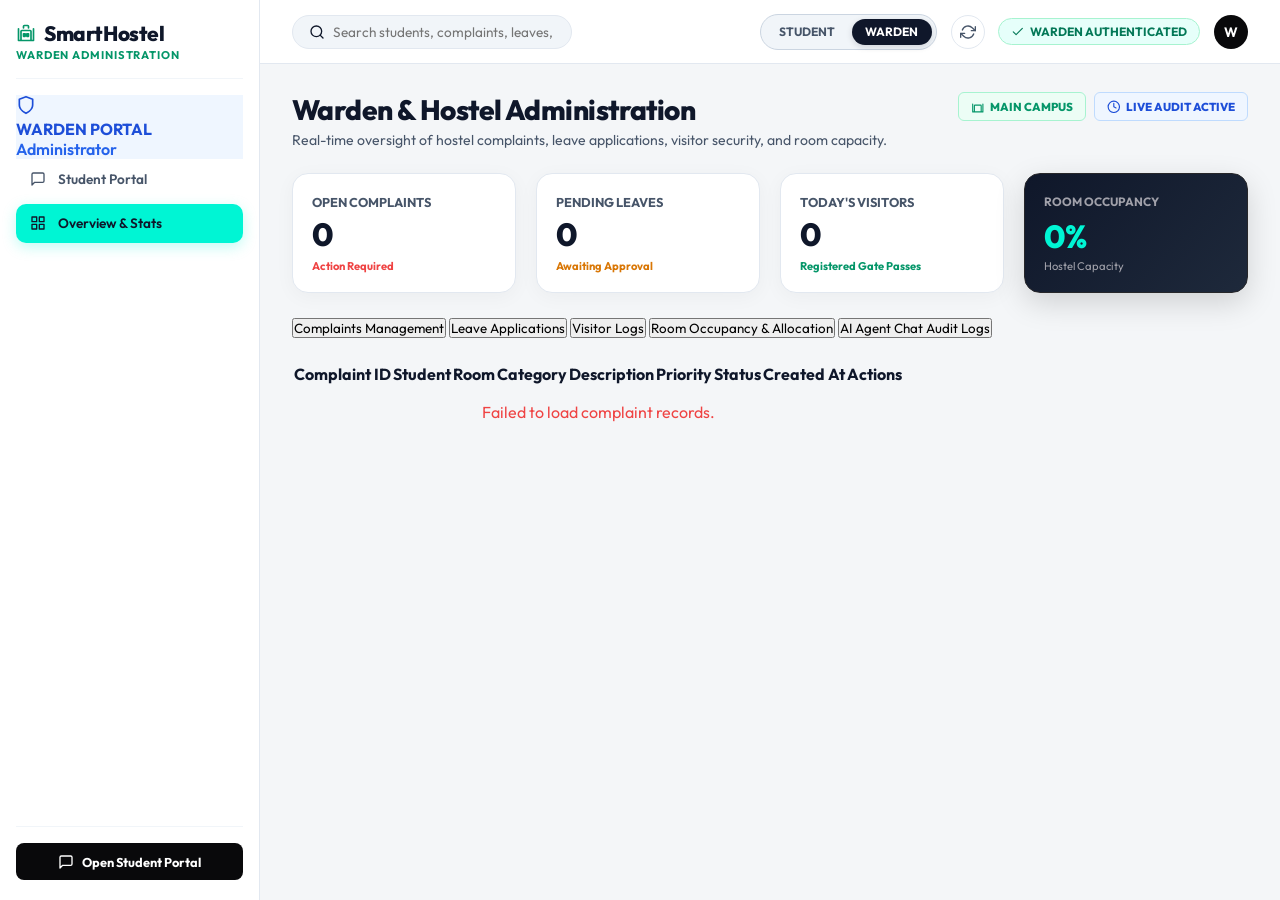
==== templates/dashboard.html @ 69035304 "added final adjustments" ====
<!DOCTYPE html>
<html lang="en">
<head>
    <meta charset="UTF-8">
    <meta name="viewport" content="width=device-width, initial-scale=1.0">
    <title>Smart Hostel Management System - Warden Portal</title>
    <link rel="stylesheet" href="/static/css/style.css">
    <link rel="stylesheet" href="/static/css/dashboard.css">
</head>
<body>

    <div class="hsm-wrapper">
        <!-- Sidebar Navigation -->
        <aside class="hsm-sidebar">
            <div class="sidebar-brand">
                <div class="brand-title">
                    <span style="color: var(--mint-dark); display: inline-flex;">
                        <svg class="svg-icon icon-lg" viewBox="0 0 24 24"><path d="M3 21h18M3 7v14M21 7v14M6 21V10a1 1 0 0 1 1-1h10a1 1 0 0 1 1 1v11M9 13h2v3H9zM13 13h2v3h-2zM9 6V4a1 1 0 0 1 1-1h4a1 1 0 0 1 1 1v2"/></svg>
                    </span>
                    <span>SmartHostel</span>
                </div>
                <div class="brand-sub">Warden Administration</div>
            </div>

            <div class="vault-status-box" style="background:#eff6ff; border-color:#bfdbfe;">
                <div class="vault-icon" style="color:#1d4ed8; display: inline-flex;">
                    <svg class="svg-icon icon-lg" viewBox="0 0 24 24"><path d="M12 22s8-4 8-10V5l-8-3-8 3v7c0 6 8 10 8 10z"/></svg>
                </div>
                <div class="vault-info">
                    <h4 style="color:#1d4ed8;">WARDEN PORTAL</h4>
                    <p style="color:#2563eb; font-weight:600;">Administrator</p>
                </div>
            </div>

            <nav class="sidebar-nav">
                <a href="/" class="nav-link" data-tooltip="Switch to Student Chat View">
                    <svg class="svg-icon" viewBox="0 0 24 24"><path d="M21 15a2 2 0 0 1-2 2H7l-4 4V5a2 2 0 0 1 2-2h14a2 2 0 0 1 2 2z"/></svg>
                    <span>Student Portal</span>
                </a>
                <a href="/dashboard" class="nav-link active" data-tooltip="Warden Overview & Analytics">
                    <svg class="svg-icon" viewBox="0 0 24 24"><rect x="3" y="3" width="7" height="7"/><rect x="14" y="3" width="7" height="7"/><rect x="14" y="14" width="7" height="7"/><rect x="3" y="14" width="7" height="7"/></svg>
                    <span>Overview & Stats</span>
                </a>
            </nav>

            <div class="sidebar-footer">
                <a href="/" class="btn-dark-action" style="text-decoration:none;" data-tooltip="Open Student Interface">
                    <svg class="svg-icon" viewBox="0 0 24 24"><path d="M21 15a2 2 0 0 1-2 2H7l-4 4V5a2 2 0 0 1 2-2h14a2 2 0 0 1 2 2z"/></svg>
                    <span>Open Student Portal</span>
                </a>
            </div>
        </aside>

        <!-- Main Content Area -->
        <main class="hsm-main">
            <!-- Top Navigation Bar -->
            <header class="hsm-topbar">
                <div class="search-pill">
                    <svg class="svg-icon" viewBox="0 0 24 24"><circle cx="11" cy="11" r="8"/><line x1="21" y1="21" x2="16.65" y2="16.65"/></svg>
                    <input type="text" placeholder="Search students, complaints, leaves, visitors...">
                </div>

                <div class="topbar-actions">
                    <div class="role-switcher-pill">
                        <a href="/" class="role-option" style="text-decoration:none;">STUDENT</a>
                        <button class="role-option active">WARDEN</button>
                    </div>

                    <button class="icon-btn" id="refreshBtn" data-tooltip="Refresh Dashboard Metrics">
                        <svg class="svg-icon" viewBox="0 0 24 24"><polyline points="23 4 23 10 17 10"/><polyline points="1 20 1 14 7 14"/><path d="M3.51 9a9 9 0 0 1 14.85-3.36L23 10M1 14l4.64 4.36A9 9 0 0 0 20.49 15"/></svg>
                    </button>
                    
                    <div class="badge-verified" data-tooltip="Administrator Authenticated">
                        <svg class="svg-icon icon-sm" viewBox="0 0 24 24"><polyline points="20 6 9 17 4 12"/></svg>
                        <span>WARDEN AUTHENTICATED</span>
                    </div>
                    <div class="user-avatar-circle">W</div>
                </div>
            </header>

            <div class="hsm-body">
                
                <!-- Title Row -->
                <div class="dashboard-title-row">
                    <div class="title-group">
                        <h1>Warden & Hostel Administration</h1>
                        <p>Real-time oversight of hostel complaints, leave applications, visitor security, and room capacity.</p>
                    </div>

                    <div class="security-tags">
                        <span class="sec-tag" style="background:#ecfdf5; border-color:#a7f3d0; color:#059669; font-weight:800;">
                            <svg class="svg-icon icon-sm" viewBox="0 0 24 24"><path d="M3 21h18M3 7v14M21 7v14M6 21V10a1 1 0 0 1 1-1h10a1 1 0 0 1 1 1v11"/></svg>
                            MAIN CAMPUS
                        </span>
                        <span class="sec-tag" style="background:#eff6ff; border-color:#bfdbfe; color:#1d4ed8; font-weight:800;">
                            <svg class="svg-icon icon-sm" viewBox="0 0 24 24"><circle cx="12" cy="12" r="10"/><polyline points="12 6 12 12 16 14"/></svg>
                            LIVE AUDIT ACTIVE
                        </span>
                    </div>
                </div>

                <!-- KPI Metric Cards Grid -->
                <div class="top-hero-grid" style="grid-template-columns: repeat(4, 1fr);">
                    <div class="hero-stats-card" style="padding: 1.2rem;">
                        <div style="font-size:0.8rem; font-weight:700; color:var(--text-secondary);">OPEN COMPLAINTS</div>
                        <h2 id="statComplaints" style="font-size:2rem; font-weight:800; color:#0f172a; margin-top:0.3rem;">0</h2>
                        <span style="font-size:0.7rem; color:#ef4444; font-weight:700; margin-top:0.3rem;">Action Required</span>
                    </div>

                    <div class="hero-stats-card" style="padding: 1.2rem;">
                        <div style="font-size:0.8rem; font-weight:700; color:var(--text-secondary);">PENDING LEAVES</div>
                        <h2 id="statLeaves" style="font-size:2rem; font-weight:800; color:#0f172a; margin-top:0.3rem;">0</h2>
                        <span style="font-size:0.7rem; color:#d97706; font-weight:700; margin-top:0.3rem;">Awaiting Approval</span>
                    </div>

                    <div class="hero-stats-card" style="padding: 1.2rem;">
                        <div style="font-size:0.8rem; font-weight:700; color:var(--text-secondary);">TODAY'S VISITORS</div>
                        <h2 id="statVisitors" style="font-size:2rem; font-weight:800; color:#0f172a; margin-top:0.3rem;">0</h2>
                        <span style="font-size:0.7rem; color:var(--mint-dark); font-weight:700; margin-top:0.3rem;">Registered Gate Passes</span>
                    </div>

                    <div class="hero-key-card" style="padding: 1.2rem; background: linear-gradient(135deg, #0f172a 0%, #1e293b 100%);">
                        <div style="font-size:0.75rem; color:#a1a1aa; font-weight:700;">ROOM OCCUPANCY</div>
                        <h2 id="statOccupancy" style="font-size:2rem; font-weight:800; color:var(--mint-accent); margin-top:0.3rem;">0%</h2>
                        <span style="font-size:0.7rem; color:#a1a1aa;">Hostel Capacity</span>
                    </div>
                </div>

                <!-- Section Tabs -->
                <div class="tabs-header">
                    <button class="tab-btn active" data-tab="complaints">Complaints Management</button>
                    <button class="tab-btn" data-tab="leaves">Leave Applications</button>
                    <button class="tab-btn" data-tab="visitors">Visitor Logs</button>
                    <button class="tab-btn" data-tab="rooms">Room Occupancy & Allocation</button>
                    <button class="tab-btn" data-tab="logs">AI Agent Chat Audit Logs</button>
                </div>

                <!-- Tab 1: Complaints Table -->
                <div id="tab-complaints" class="tab-content">
                    <div class="table-container">
                        <table class="data-table">
                            <thead>
                                <tr>
                                    <th>Complaint ID</th>
                                    <th>Student</th>
                                    <th>Room</th>
                                    <th>Category</th>
                                    <th>Description</th>
                                    <th>Priority</th>
                                    <th>Status</th>
                                    <th>Created At</th>
                                    <th>Actions</th>
                                </tr>
                            </thead>
                            <tbody id="complaintsTableBody">
                                <!-- Skeleton placeholders -->
                                <tr><td colspan="9"><div class="skeleton-row skeleton"></div></td></tr>
                                <tr><td colspan="9"><div class="skeleton-row skeleton"></div></td></tr>
                            </tbody>
                        </table>
                    </div>
                </div>

                <!-- Tab 2: Leaves Table -->
                <div id="tab-leaves" class="tab-content" style="display: none;">
                    <div class="table-container">
                        <table class="data-table">
                            <thead>
                                <tr>
                                    <th>Leave ID</th>
                                    <th>Student</th>
                                    <th>Room</th>
                                    <th>Leave Type</th>
                                    <th>Start Date</th>
                                    <th>End Date</th>
                                    <th>Reason</th>
                                    <th>Status</th>
                                    <th>Actions</th>
                                </tr>
                            </thead>
                            <tbody id="leavesTableBody">
                                <tr><td colspan="9"><div class="skeleton-row skeleton"></div></td></tr>
                            </tbody>
                        </table>
                    </div>
                </div>

                <!-- Tab 3: Visitors Table -->
                <div id="tab-visitors" class="tab-content" style="display: none;">
                    <div class="table-container">
                        <table class="data-table">
                            <thead>
                                <tr>
                                    <th>ID</th>
                                    <th>Visitor Name</th>
                                    <th>Contact</th>
                                    <th>Host Student</th>
                                    <th>Room</th>
                                    <th>Visit Date</th>
                                    <th>Visit Time</th>
                                    <th>Purpose</th>
                                    <th>Status</th>
                                </tr>
                            </thead>
                            <tbody id="visitorsTableBody">
                                <tr><td colspan="9"><div class="skeleton-row skeleton"></div></td></tr>
                            </tbody>
                        </table>
                    </div>
                </div>

                <!-- Tab 4: Rooms Table -->
                <div id="tab-rooms" class="tab-content" style="display: none;">
                    <div class="table-container">
                        <table class="data-table">
                            <thead>
                                <tr>
                                    <th>Room No</th>
                                    <th>Block</th>
                                    <th>Floor</th>
                                    <th>Capacity</th>
                                    <th>Occupied</th>
                                    <th>Status</th>
                                    <th>Amenities</th>
                                </tr>
                            </thead>
                            <tbody id="roomsTableBody">
                                <tr><td colspan="7"><div class="skeleton-row skeleton"></div></td></tr>
                            </tbody>
                        </table>
                    </div>
                </div>

                <!-- Tab 5: AI Agent Audit Logs Table -->
                <div id="tab-logs" class="tab-content" style="display: none;">
                    <div class="table-container">
                        <table class="data-table">
                            <thead>
                                <tr>
                                    <th>Log ID</th>
                                    <th>Student ID</th>
                                    <th>User Input Message</th>
                                    <th>Detected Intent(s)</th>
                                    <th>Agents Invoked</th>
                                    <th>Final Synthesized Response</th>
                                    <th>Timestamp</th>
                                </tr>
                            </thead>
                            <tbody id="logsTableBody">
                                <tr><td colspan="7"><div class="skeleton-row skeleton"></div></td></tr>
                            </tbody>
                        </table>
                    </div>
                </div>

            </div>
        </main>
    </div>

    <!-- Toast Notification Container -->
    <div id="toastContainer" class="toast-container"></div>

    <script src="/static/js/dashboard.js"></script>
</body>
</html>
---- static/css/style.css ----
/* HSM - Modern Light Canvas & Mint Glassmorphism Theme (Hostel-OS SaaS Edition) */
@import url('https://fonts.googleapis.com/css2?family=Outfit:wght@300;400;500;600;700;800&family=JetBrains+Mono:wght@400;500;700&display=swap');

:root {
    --bg-canvas: #f4f6f8;
    --card-bg: #ffffff;
    --card-border: #e2e8f0;
    --card-shadow: 0 4px 20px rgba(0, 0, 0, 0.04);
    
    --dark-card-bg: #09090b;
    --dark-card-border: #27272a;
    --dark-card-text: #f4f4f5;

    --text-primary: #0f172a;
    --text-secondary: #475569;
    --text-muted: #94a3b8;

    --mint-accent: #00f5d4;
    --mint-glow: rgba(0, 245, 212, 0.25);
    --mint-dark: #059669;
    --mint-light-bg: #e6fffa;
    --mint-pill-text: #047857;

    --purple-accent: #8b5cf6;
    --purple-light: #f5f3ff;

    --badge-bg: #f1f5f9;
    --badge-border: #cbd5e1;
    
    --danger-bg: #fef2f2;
    --danger-text: #ef4444;
    --danger-border: #fca5a5;

    --warning-bg: #fffbeb;
    --warning-text: #d97706;
}

* {
    margin: 0;
    padding: 0;
    box-sizing: border-box;
    font-family: 'Outfit', -apple-system, BlinkMacSystemFont, sans-serif;
}

body {
    background-color: var(--bg-canvas);
    color: var(--text-primary);
    min-height: 100vh;
    overflow-x: hidden;
}

/* Main Layout Grid */
.hsm-wrapper {
    display: flex;
    width: 100vw;
    height: 100vh;
    overflow: hidden;
}

/* Sidebar */
.hsm-sidebar {
    width: 260px;
    background: #ffffff;
    border-right: 1px solid var(--card-border);
    display: flex;
    flex-direction: column;
    padding: 1.25rem 1rem;
    flex-shrink: 0;
    z-index: 10;
}

.sidebar-brand {
    padding-bottom: 1rem;
    margin-bottom: 1rem;
    border-bottom: 1px solid #f1f5f9;
}

.brand-title {
    font-size: 1.3rem;
    font-weight: 800;
    color: #0f172a;
    letter-spacing: -0.02em;
    display: flex;
    align-items: center;
    gap: 0.5rem;
}

.brand-sub {
    font-size: 0.7rem;
    font-weight: 700;
    color: var(--mint-dark);
    letter-spacing: 0.08em;
    text-transform: uppercase;
    margin-top: 0.15rem;
}

.saas-plan-badge {
    background: linear-gradient(135deg, #09090b 0%, #18181b 100%);
    color: #ffffff;
    padding: 0.6rem 0.85rem;
    border-radius: 10px;
    font-size: 0.75rem;
    font-weight: 700;
    display: flex;
    justify-content: space-between;
    align-items: center;
    margin-bottom: 1.25rem;
    box-shadow: 0 4px 12px rgba(0, 0, 0, 0.15);
}

.saas-plan-badge span.tier {
    color: var(--mint-accent);
    font-weight: 800;
}

.sidebar-nav {
    display: flex;
    flex-direction: column;
    gap: 0.35rem;
    flex: 1;
}

.nav-link {
    display: flex;
    align-items: center;
    gap: 0.75rem;
    padding: 0.65rem 0.85rem;
    border-radius: 10px;
    font-size: 0.85rem;
    font-weight: 600;
    color: var(--text-secondary);
    text-decoration: none;
    transition: all 0.15s ease;
    cursor: pointer;
}

.nav-link:hover {
    background: #f1f5f9;
    color: var(--text-primary);
}

.nav-link.active {
    background: var(--mint-accent);
    color: #0f172a;
    box-shadow: 0 4px 14px var(--mint-glow);
}

.sidebar-footer {
    display: flex;
    flex-direction: column;
    gap: 0.5rem;
    padding-top: 1rem;
    border-top: 1px solid #f1f5f9;
}

.btn-dark-action {
    background: #09090b;
    color: #ffffff;
    border: none;
    padding: 0.65rem 1rem;
    border-radius: 8px;
    font-size: 0.8rem;
    font-weight: 700;
    cursor: pointer;
    display: flex;
    align-items: center;
    justify-content: center;
    gap: 0.5rem;
    transition: background 0.2s ease;
}

.btn-dark-action:hover {
    background: #27272a;
}

.footer-link {
    font-size: 0.75rem;
    color: var(--text-muted);
    text-decoration: none;
    display: flex;
    align-items: center;
    gap: 0.4rem;
    padding: 0.25rem 0.5rem;
}

.footer-link:hover {
    color: var(--text-primary);
}

/* Main Content Area */
.hsm-main {
    flex: 1;
    display: flex;
    flex-direction: column;
    height: 100vh;
    overflow-y: auto;
    background: var(--bg-canvas);
}

/* Top Header Bar */
.hsm-topbar {
    display: flex;
    justify-content: space-between;
    align-items: center;
    padding: 0.85rem 2rem;
    background: #ffffff;
    border-bottom: 1px solid var(--card-border);
    position: sticky;
    top: 0;
    z-index: 5;
}

.search-pill {
    display: flex;
    align-items: center;
    gap: 0.5rem;
    background: #f1f5f9;
    border: 1px solid #e2e8f0;
    border-radius: 9999px;
    padding: 0.45rem 1rem;
    width: 280px;
}

.search-pill input {
    border: none;
    background: transparent;
    outline: none;
    font-size: 0.85rem;
    width: 100%;
    color: var(--text-primary);
}

.tenant-select-pill {
    display: flex;
    align-items: center;
    gap: 0.4rem;
    background: #f1f5f9;
    border: 1px solid #cbd5e1;
    padding: 0.35rem 0.75rem;
    border-radius: 9999px;
    font-size: 0.78rem;
    font-weight: 700;
    color: #0f172a;
}

.tenant-select-pill select {
    background: transparent;
    border: none;
    outline: none;
    font-weight: 700;
    font-size: 0.78rem;
    color: #0f172a;
    cursor: pointer;
}

.telemetry-bar {
    display: flex;
    align-items: center;
    gap: 0.5rem;
    background: #ecfdf5;
    border: 1px solid #a7f3d0;
    padding: 0.35rem 0.75rem;
    border-radius: 9999px;
    font-size: 0.75rem;
    font-weight: 700;
    color: var(--mint-pill-text);
}

.topbar-actions {
    display: flex;
    align-items: center;
    gap: 0.85rem;
}

.role-switcher-pill {
    display: flex;
    align-items: center;
    gap: 0.2rem;
    background: #f1f5f9;
    padding: 0.25rem;
    border-radius: 9999px;
    border: 1px solid #cbd5e1;
    flex-shrink: 0;
}

.role-option {
    padding: 0.35rem 0.85rem;
    border-radius: 9999px;
    font-size: 0.75rem;
    font-weight: 700;
    color: #475569;
    cursor: pointer;
    border: none;
    background: transparent;
    transition: all 0.15s ease;
    white-space: nowrap;
    flex-shrink: 0;
}

.role-option.active {
    background: #0f172a;
    color: #ffffff;
    box-shadow: 0 2px 6px rgba(15, 23, 42, 0.15);
}

.badge-verified {
    display: inline-flex;
    align-items: center;
    gap: 0.35rem;
    background: var(--mint-light-bg);
    color: var(--mint-pill-text);
    border: 1px solid #a7f3d0;
    padding: 0.3rem 0.75rem;
    border-radius: 9999px;
    font-size: 0.75rem;
    font-weight: 700;
}

.icon-btn {
    background: transparent;
    border: 1px solid #e2e8f0;
    width: 34px;
    height: 34px;
    border-radius: 50%;
    display: flex;
    align-items: center;
    justify-content: center;
    cursor: pointer;
    color: var(--text-secondary);
}

.icon-btn:hover {
    background: #f1f5f9;
}

.user-avatar-circle {
    width: 34px;
    height: 34px;
    background: #09090b;
    color: #ffffff;
    border-radius: 50%;
    display: flex;
    align-items: center;
    justify-content: center;
    font-weight: 700;
    font-size: 0.85rem;
}

/* Dashboard Body Container */
.hsm-body {
    padding: 1.75rem 2rem;
    display: flex;
    flex-direction: column;
    gap: 1.5rem;
}

/* Title & Security Header */
.dashboard-title-row {
    display: flex;
    justify-content: space-between;
    align-items: flex-start;
}

.title-group h1 {
    font-size: 1.75rem;
    font-weight: 800;
    color: #0f172a;
    letter-spacing: -0.02em;
}

.title-group p {
    font-size: 0.88rem;
    color: var(--text-secondary);
    margin-top: 0.25rem;
}

.security-tags {
    display: flex;
    gap: 0.5rem;
}

.sec-tag {
    font-size: 0.72rem;
    font-weight: 700;
    padding: 0.35rem 0.75rem;
    border-radius: 6px;
    border: 1px solid #e2e8f0;
    background: #ffffff;
    color: var(--text-secondary);
    display: inline-flex;
    align-items: center;
    gap: 0.35rem;
}

/* Top Hero Grid */
.top-hero-grid {
    display: grid;
    grid-template-columns: 2fr 1fr;
    gap: 1.25rem;
}

.hero-stats-card {
    background: #ffffff;
    border: 1px solid var(--card-border);
    border-radius: 16px;
    padding: 1.5rem;
    box-shadow: var(--card-shadow);
    display: flex;
    flex-direction: column;
    justify-content: space-between;
}

.stats-inline-row {
    display: flex;
    justify-content: space-between;
    align-items: flex-start;
    padding-bottom: 1.25rem;
    border-bottom: 2px solid #f1f5f9;
}

.stat-item h2 {
    font-size: 2.2rem;
    font-weight: 800;
    color: #0f172a;
    line-height: 1;
}

.stat-item p {
    font-size: 0.8rem;
    font-weight: 600;
    color: var(--text-secondary);
    margin-top: 0.35rem;
}

.sig-row {
    display: flex;
    justify-content: space-between;
    align-items: center;
    margin-top: 1rem;
    font-size: 0.78rem;
    color: var(--text-muted);
}

.sig-code {
    font-family: 'JetBrains Mono', monospace;
    color: var(--mint-dark);
    background: #ecfdf5;
    padding: 0.2rem 0.5rem;
    border-radius: 4px;
}

.btn-text-action {
    background: transparent;
    border: none;
    font-size: 0.75rem;
    font-weight: 700;
    color: #0f172a;
    cursor: pointer;
    text-transform: uppercase;
    letter-spacing: 0.05em;
}

.btn-text-action:hover {
    color: var(--mint-dark);
}

/* Dark Profile Card */
.hero-key-card {
    background: var(--dark-card-bg);
    border: 1px solid var(--dark-card-border);
    border-radius: 16px;
    padding: 1.5rem;
    color: var(--dark-card-text);
    display: flex;
    flex-direction: column;
    justify-content: space-between;
    box-shadow: 0 10px 30px rgba(0, 0, 0, 0.15);
}

.key-card-header {
    display: flex;
    justify-content: space-between;
    align-items: center;
    font-size: 0.75rem;
    color: #a1a1aa;
    font-family: 'JetBrains Mono', monospace;
}

.key-card-body h3 {
    font-size: 1.35rem;
    font-weight: 700;
    margin-top: 0.75rem;
}

.key-card-body p {
    font-size: 0.8rem;
    color: #a1a1aa;
    margin-top: 0.2rem;
}

.key-card-footer {
    display: flex;
    justify-content: space-between;
    align-items: center;
    background: #18181b;
    padding: 0.6rem 0.85rem;
    border-radius: 10px;
    margin-top: 1rem;
    font-size: 0.75rem;
    font-weight: 600;
}

.badge-mint-tag {
    background: var(--mint-accent);
    color: #0f172a;
    padding: 0.2rem 0.5rem;
    border-radius: 6px;
    font-weight: 800;
    font-size: 0.7rem;
}

/* Main 3-Column Content Grid */
.hsm-grid-3 {
    display: grid;
    grid-template-columns: 1.2fr 1fr 1fr;
    gap: 1.25rem;
}

.hsm-card {
    background: #ffffff;
    border: 1px solid var(--card-border);
    border-radius: 16px;
    padding: 1.25rem;
    box-shadow: var(--card-shadow);
    display: flex;
    flex-direction: column;
}

.card-head {
    display: flex;
    justify-content: space-between;
    align-items: center;
    padding-bottom: 0.85rem;
    border-bottom: 1px solid #f1f5f9;
    margin-bottom: 0.85rem;
}

.card-head h3 {
    font-size: 0.95rem;
    font-weight: 700;
    color: #0f172a;
    display: flex;
    align-items: center;
    gap: 0.5rem;
}

/* List Items in Cards */
.item-list {
    display: flex;
    flex-direction: column;
    gap: 0.85rem;
}

.item-row {
    display: flex;
    justify-content: space-between;
    align-items: flex-start;
    padding-bottom: 0.75rem;
    border-bottom: 1px solid #f8fafc;
}

.item-main h5 {
    font-size: 0.88rem;
    font-weight: 700;
    color: #0f172a;
}

.item-main p {
    font-size: 0.78rem;
    color: var(--text-secondary);
    margin-top: 0.15rem;
}

.item-hash {
    font-size: 0.7rem;
    font-family: 'JetBrains Mono', monospace;
    color: var(--text-muted);
    margin-top: 0.2rem;
}

.item-status-icon {
    color: var(--mint-dark);
    font-size: 0.9rem;
}

/* AI Assistant Console Container (Dark Card) */
.ai-partner-card {
    background: var(--dark-card-bg);
    border: 1px solid var(--dark-card-border);
    border-radius: 16px;
    padding: 1.25rem;
    color: var(--dark-card-text);
    display: flex;
    flex-direction: column;
    gap: 1rem;
}

.ai-chat-box {
    display: flex;
    flex-direction: column;
    height: 280px;
    background: #18181b;
    border: 1px solid #27272a;
    border-radius: 12px;
    padding: 0.85rem;
    overflow-y: auto;
    gap: 0.75rem;
}

.chat-msg {
    display: flex;
    flex-direction: column;
    max-width: 88%;
}

.chat-msg.user {
    align-self: flex-end;
    background: var(--mint-accent);
    color: #0f172a;
    padding: 0.6rem 0.85rem;
    border-radius: 12px;
    border-bottom-right-radius: 2px;
    font-size: 0.85rem;
    font-weight: 600;
}

.chat-msg.agent {
    align-self: flex-start;
    background: #27272a;
    color: #f4f4f5;
    padding: 0.75rem 0.95rem;
    border-radius: 12px;
    border-bottom-left-radius: 2px;
    font-size: 0.85rem;
    line-height: 1.45;
}

.chat-meta {
    font-size: 0.68rem;
    color: var(--mint-accent);
    font-weight: 700;
    margin-bottom: 0.25rem;
}

.ai-input-bar {
    display: flex;
    gap: 0.5rem;
}

.ai-input-bar input {
    flex: 1;
    background: #18181b;
    border: 1px solid #3f3f46;
    border-radius: 8px;
    padding: 0.6rem 0.85rem;
    color: #ffffff;
    font-size: 0.85rem;
    outline: none;
}

.ai-input-bar button {
    background: var(--mint-accent);
    color: #0f172a;
    border: none;
    padding: 0.6rem 1rem;
    border-radius: 8px;
    font-weight: 800;
    cursor: pointer;
}

/* Prompt Chips */
.quick-chips-row {
    display: flex;
    gap: 0.4rem;
    overflow-x: auto;
    padding-bottom: 0.2rem;
}

.chip-mini {
    background: #27272a;
    color: #a1a1aa;
    border: 1px solid #3f3f46;
    padding: 0.3rem 0.6rem;
    border-radius: 6px;
    font-size: 0.72rem;
    font-weight: 600;
    cursor: pointer;
    white-space: nowrap;
}

.chip-mini:hover {
    background: var(--mint-accent);
    color: #0f172a;
}

/* SaaS Pricing Modal Overlay */
.modal-overlay {
    position: fixed;
    top: 0;
    left: 0;
    width: 100vw;
    height: 100vh;
    background: rgba(15, 23, 42, 0.75);
    backdrop-filter: blur(8px);
    display: none;
    justify-content: center;
    align-items: center;
    z-index: 100;
}

.pricing-modal {
    background: #ffffff;
    border-radius: 20px;
    padding: 2rem;
    width: 90%;
    max-width: 900px;
    box-shadow: 0 20px 50px rgba(0, 0, 0, 0.2);
    display: flex;
    flex-direction: column;
    gap: 1.5rem;
}

.pricing-grid {
    display: grid;
    grid-template-columns: repeat(3, 1fr);
    gap: 1.25rem;
}

.pricing-card {
    background: #f8fafc;
    border: 1px solid #e2e8f0;
    border-radius: 16px;
    padding: 1.5rem;
    display: flex;
    flex-direction: column;
    justify-content: space-between;
}

.pricing-card.featured {
    background: #09090b;
    color: #ffffff;
    border-color: #27272a;
    box-shadow: 0 10px 30px rgba(0, 0, 0, 0.2);
}

.price {
    font-size: 2rem;
    font-weight: 800;
    margin: 0.5rem 0;
}

/* ==========================================================================
   SaaS Platform UI Additions: Skeleton Loaders, Tooltips, SVGs & Toasting
   ========================================================================== */

/* SVG Icon Base Styling */
.svg-icon {
    width: 1rem;
    height: 1rem;
    display: inline-block;
    stroke: currentColor;
    fill: none;
    stroke-width: 2;
    stroke-linecap: round;
    stroke-linejoin: round;
    vertical-align: middle;
    flex-shrink: 0;
}

.svg-icon.icon-lg {
    width: 1.25rem;
    height: 1.25rem;
}

.svg-icon.icon-sm {
    width: 0.85rem;
    height: 0.85rem;
}

/* Shimmer Skeleton Loaders */
@keyframes shimmerPulse {
    0% { background-position: -200% 0; }
    100% { background-position: 200% 0; }
}

.skeleton {
    background: linear-gradient(90deg, #f1f5f9 25%, #e2e8f0 50%, #f1f5f9 75%);
    background-size: 200% 100%;
    animation: shimmerPulse 1.4s infinite linear;
    border-radius: 6px;
    display: block;
}

.skeleton-dark {
    background: linear-gradient(90deg, #18181b 25%, #27272a 50%, #18181b 75%);
    background-size: 200% 100%;
    animation: shimmerPulse 1.4s infinite linear;
    border-radius: 6px;
    display: block;
}

.skeleton-text {
    height: 0.85rem;
    width: 75%;
    margin-bottom: 0.4rem;
}

.skeleton-pill {
    height: 1.25rem;
    width: 50px;
    border-radius: 12px;
}

.skeleton-row {
    height: 3rem;
    width: 100%;
    border-radius: 8px;
    margin-bottom: 0.5rem;
}

/* SaaS Floating Tooltips */
[data-tooltip] {
    position: relative;
}

[data-tooltip]::before {
    content: attr(data-tooltip);
    position: absolute;
    bottom: 125%;
    left: 50%;
    transform: translateX(-50%) scale(0.92);
    background: #0f172a;
    color: #ffffff;
    font-size: 0.7rem;
    font-weight: 600;
    padding: 0.3rem 0.6rem;
    border-radius: 6px;
    white-space: nowrap;
    opacity: 0;
    visibility: hidden;
    transition: all 0.15s cubic-bezier(0.4, 0, 0.2, 1);
    pointer-events: none;
    box-shadow: 0 4px 14px rgba(0, 0, 0, 0.18);
    z-index: 200;
}

[data-tooltip]::after {
    content: '';
    position: absolute;
    bottom: 110%;
    left: 50%;
    transform: translateX(-50%);
    border-width: 5px;
    border-style: solid;
    border-color: #0f172a transparent transparent transparent;
    opacity: 0;
    visibility: hidden;
    transition: all 0.15s cubic-bezier(0.4, 0, 0.2, 1);
    pointer-events: none;
    z-index: 200;
}

[data-tooltip]:hover::before,
[data-tooltip]:hover::after {
    opacity: 1;
    visibility: visible;
    transform: translateX(-50%) scale(1);
}

[data-tooltip]:active::before,
[data-tooltip]:active::after {
    opacity: 0 !important;
    visibility: hidden !important;
}

/* Toast Notifications */
.toast-container {
    position: fixed;
    bottom: 1.5rem;
    right: 1.5rem;
    display: flex;
    flex-direction: column;
    gap: 0.5rem;
    z-index: 1000;
}

.toast {
    background: #0f172a;
    color: #ffffff;
    font-size: 0.82rem;
    font-weight: 600;
    padding: 0.65rem 1rem;
    border-radius: 8px;
    box-shadow: 0 10px 25px rgba(0, 0, 0, 0.2);
    display: flex;
    align-items: center;
    gap: 0.5rem;
    animation: slideInRight 0.2s cubic-bezier(0.4, 0, 0.2, 1);
    border-left: 4px solid var(--mint-accent);
}

.toast.toast-error {
    border-left-color: #ef4444;
}

@keyframes slideInRight {
    from { transform: translateX(100%); opacity: 0; }
    to { transform: translateX(0); opacity: 1; }
}

/* Announcement Alert Banner Card Layout */
.alert-banner-card {
    background: #eff6ff;
    border: 1px solid #bfdbfe;
    border-radius: 16px;
    padding: 1.25rem 1.5rem;
    display: flex;
    justify-content: space-between;
    align-items: center;
    gap: 1.5rem;
    box-shadow: 0 4px 12px rgba(37, 99, 235, 0.06);
    margin-top: 1.25rem;
}

.alert-info-box {
    display: flex;
    align-items: center;
    gap: 1rem;
    flex: 1;
}

.alert-icon-wrap {
    width: 42px;
    height: 42px;
    border-radius: 12px;
    background: #dbeafe;
    color: #1d4ed8;
    display: flex;
    align-items: center;
    justify-content: center;
    flex-shrink: 0;
}

.alert-details h4 {
    font-size: 0.92rem;
    font-weight: 800;
    color: #1e40af;
    margin: 0;
    display: flex;
    align-items: center;
    gap: 0.5rem;
}

.alert-details p {
    font-size: 0.82rem;
    color: #1e3a8a;
    margin: 0.25rem 0 0 0;
    line-height: 1.4;
}

.alert-actions {
    flex-shrink: 0;
}

.btn-secondary-outline {
    background: #ffffff;
    border: 1px solid #93c5fd;
    color: #1d4ed8;
    font-size: 0.78rem;
    font-weight: 800;
    padding: 0.5rem 1rem;
    border-radius: 8px;
    cursor: pointer;
    transition: all 0.15s ease;
    outline: none;
    letter-spacing: 0.03em;
}

.btn-secondary-outline:hover {
    background: #dbeafe;
    border-color: #3b82f6;
    color: #1e40af;
}
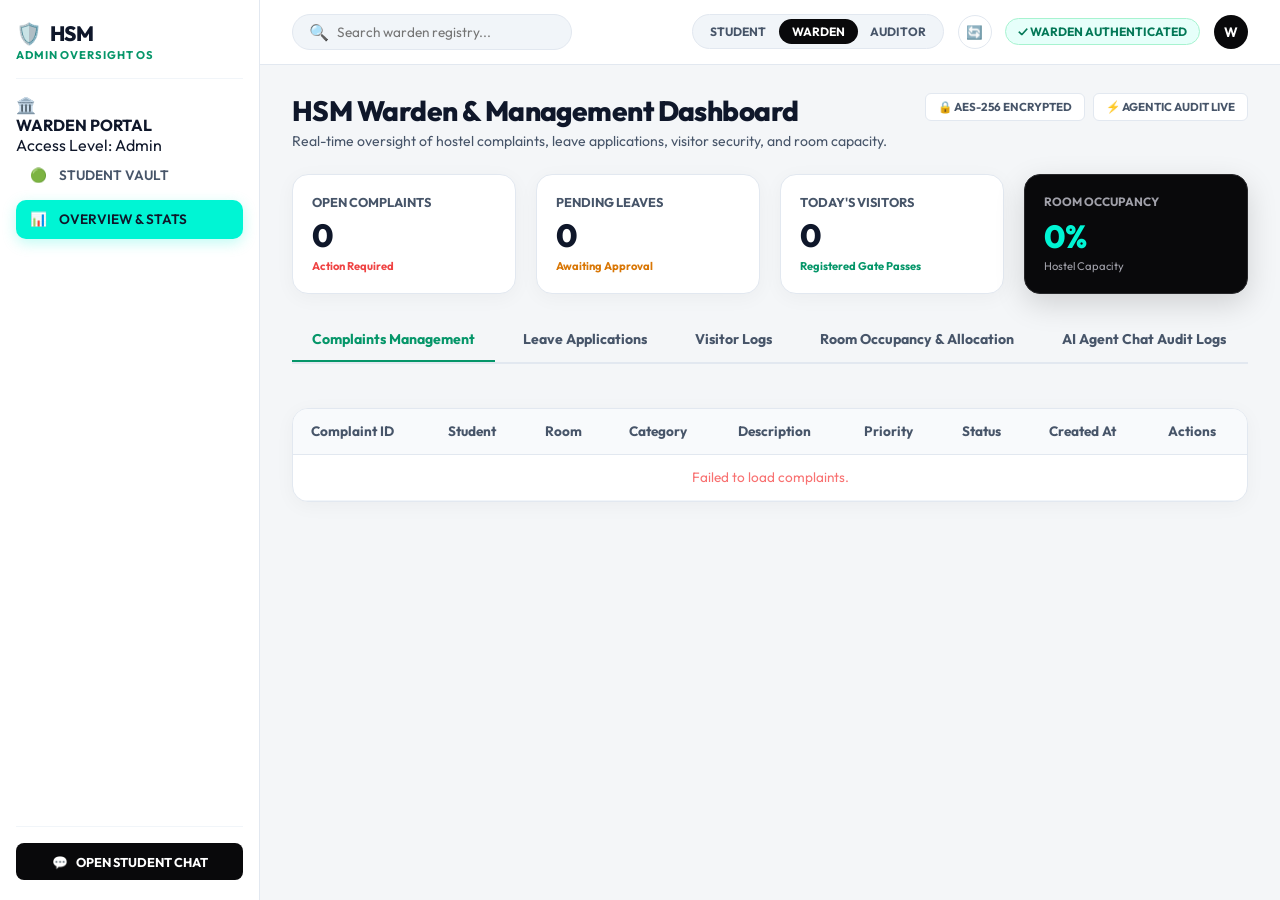
==== commit fd5b94a9: "added version1" ====
--- a/templates/dashboard.html
+++ b/templates/dashboard.html
@@ -3,7 +3,7 @@
 <head>
     <meta charset="UTF-8">
     <meta name="viewport" content="width=device-width, initial-scale=1.0">
-    <title>Smart Hostel Management System - Warden Portal</title>
+    <title>HSM Warden & Admin Management Dashboard</title>
     <link rel="stylesheet" href="/static/css/style.css">
     <link rel="stylesheet" href="/static/css/dashboard.css">
 </head>
@@ -14,39 +14,31 @@
         <aside class="hsm-sidebar">
             <div class="sidebar-brand">
                 <div class="brand-title">
-                    <span style="color: var(--mint-dark); display: inline-flex;">
-                        <svg class="svg-icon icon-lg" viewBox="0 0 24 24"><path d="M3 21h18M3 7v14M21 7v14M6 21V10a1 1 0 0 1 1-1h10a1 1 0 0 1 1 1v11M9 13h2v3H9zM13 13h2v3h-2zM9 6V4a1 1 0 0 1 1-1h4a1 1 0 0 1 1 1v2"/></svg>
-                    </span>
-                    <span>SmartHostel</span>
-                </div>
-                <div class="brand-sub">Warden Administration</div>
-            </div>
-
-            <div class="vault-status-box" style="background:#eff6ff; border-color:#bfdbfe;">
-                <div class="vault-icon" style="color:#1d4ed8; display: inline-flex;">
-                    <svg class="svg-icon icon-lg" viewBox="0 0 24 24"><path d="M12 22s8-4 8-10V5l-8-3-8 3v7c0 6 8 10 8 10z"/></svg>
-                </div>
+                    <span style="color: var(--mint-dark);">🛡️</span> HSM
+                </div>
+                <div class="brand-sub">Admin Oversight OS</div>
+            </div>
+
+            <div class="vault-status-box">
+                <div class="vault-icon">🏛️</div>
                 <div class="vault-info">
-                    <h4 style="color:#1d4ed8;">WARDEN PORTAL</h4>
-                    <p style="color:#2563eb; font-weight:600;">Administrator</p>
+                    <h4>WARDEN PORTAL</h4>
+                    <p>Access Level: Admin</p>
                 </div>
             </div>
 
             <nav class="sidebar-nav">
-                <a href="/" class="nav-link" data-tooltip="Switch to Student Chat View">
-                    <svg class="svg-icon" viewBox="0 0 24 24"><path d="M21 15a2 2 0 0 1-2 2H7l-4 4V5a2 2 0 0 1 2-2h14a2 2 0 0 1 2 2z"/></svg>
-                    <span>Student Portal</span>
+                <a href="/" class="nav-link">
+                    <span>🟢</span> STUDENT VAULT
                 </a>
-                <a href="/dashboard" class="nav-link active" data-tooltip="Warden Overview & Analytics">
-                    <svg class="svg-icon" viewBox="0 0 24 24"><rect x="3" y="3" width="7" height="7"/><rect x="14" y="3" width="7" height="7"/><rect x="14" y="14" width="7" height="7"/><rect x="3" y="14" width="7" height="7"/></svg>
-                    <span>Overview & Stats</span>
+                <a href="/dashboard" class="nav-link active">
+                    <span>📊</span> OVERVIEW & STATS
                 </a>
             </nav>
 
             <div class="sidebar-footer">
-                <a href="/" class="btn-dark-action" style="text-decoration:none;" data-tooltip="Open Student Interface">
-                    <svg class="svg-icon" viewBox="0 0 24 24"><path d="M21 15a2 2 0 0 1-2 2H7l-4 4V5a2 2 0 0 1 2-2h14a2 2 0 0 1 2 2z"/></svg>
-                    <span>Open Student Portal</span>
+                <a href="/" class="btn-dark-action" style="text-decoration:none;">
+                    <span>💬</span> OPEN STUDENT CHAT
                 </a>
             </div>
         </aside>
@@ -56,24 +48,19 @@
             <!-- Top Navigation Bar -->
             <header class="hsm-topbar">
                 <div class="search-pill">
-                    <svg class="svg-icon" viewBox="0 0 24 24"><circle cx="11" cy="11" r="8"/><line x1="21" y1="21" x2="16.65" y2="16.65"/></svg>
-                    <input type="text" placeholder="Search students, complaints, leaves, visitors...">
+                    <span>🔍</span>
+                    <input type="text" placeholder="Search warden registry...">
                 </div>
 
                 <div class="topbar-actions">
                     <div class="role-switcher-pill">
                         <a href="/" class="role-option" style="text-decoration:none;">STUDENT</a>
                         <button class="role-option active">WARDEN</button>
-                    </div>
-
-                    <button class="icon-btn" id="refreshBtn" data-tooltip="Refresh Dashboard Metrics">
-                        <svg class="svg-icon" viewBox="0 0 24 24"><polyline points="23 4 23 10 17 10"/><polyline points="1 20 1 14 7 14"/><path d="M3.51 9a9 9 0 0 1 14.85-3.36L23 10M1 14l4.64 4.36A9 9 0 0 0 20.49 15"/></svg>
-                    </button>
-                    
-                    <div class="badge-verified" data-tooltip="Administrator Authenticated">
-                        <svg class="svg-icon icon-sm" viewBox="0 0 24 24"><polyline points="20 6 9 17 4 12"/></svg>
-                        <span>WARDEN AUTHENTICATED</span>
-                    </div>
+                        <button class="role-option">AUDITOR</button>
+                    </div>
+
+                    <button class="icon-btn" id="refreshBtn" title="Refresh Data">🔄</button>
+                    <div class="badge-verified">✓ WARDEN AUTHENTICATED</div>
                     <div class="user-avatar-circle">W</div>
                 </div>
             </header>
@@ -83,19 +70,13 @@
                 <!-- Title Row -->
                 <div class="dashboard-title-row">
                     <div class="title-group">
-                        <h1>Warden & Hostel Administration</h1>
+                        <h1>HSM Warden & Management Dashboard</h1>
                         <p>Real-time oversight of hostel complaints, leave applications, visitor security, and room capacity.</p>
                     </div>
 
                     <div class="security-tags">
-                        <span class="sec-tag" style="background:#ecfdf5; border-color:#a7f3d0; color:#059669; font-weight:800;">
-                            <svg class="svg-icon icon-sm" viewBox="0 0 24 24"><path d="M3 21h18M3 7v14M21 7v14M6 21V10a1 1 0 0 1 1-1h10a1 1 0 0 1 1 1v11"/></svg>
-                            MAIN CAMPUS
-                        </span>
-                        <span class="sec-tag" style="background:#eff6ff; border-color:#bfdbfe; color:#1d4ed8; font-weight:800;">
-                            <svg class="svg-icon icon-sm" viewBox="0 0 24 24"><circle cx="12" cy="12" r="10"/><polyline points="12 6 12 12 16 14"/></svg>
-                            LIVE AUDIT ACTIVE
-                        </span>
+                        <span class="sec-tag">🔒 AES-256 ENCRYPTED</span>
+                        <span class="sec-tag">⚡ AGENTIC AUDIT LIVE</span>
                     </div>
                 </div>
 
@@ -119,7 +100,7 @@
                         <span style="font-size:0.7rem; color:var(--mint-dark); font-weight:700; margin-top:0.3rem;">Registered Gate Passes</span>
                     </div>
 
-                    <div class="hero-key-card" style="padding: 1.2rem; background: linear-gradient(135deg, #0f172a 0%, #1e293b 100%);">
+                    <div class="hero-key-card" style="padding: 1.2rem;">
                         <div style="font-size:0.75rem; color:#a1a1aa; font-weight:700;">ROOM OCCUPANCY</div>
                         <h2 id="statOccupancy" style="font-size:2rem; font-weight:800; color:var(--mint-accent); margin-top:0.3rem;">0%</h2>
                         <span style="font-size:0.7rem; color:#a1a1aa;">Hostel Capacity</span>
@@ -153,9 +134,7 @@
                                 </tr>
                             </thead>
                             <tbody id="complaintsTableBody">
-                                <!-- Skeleton placeholders -->
-                                <tr><td colspan="9"><div class="skeleton-row skeleton"></div></td></tr>
-                                <tr><td colspan="9"><div class="skeleton-row skeleton"></div></td></tr>
+                                <!-- Dynamically loaded -->
                             </tbody>
                         </table>
                     </div>
@@ -179,7 +158,7 @@
                                 </tr>
                             </thead>
                             <tbody id="leavesTableBody">
-                                <tr><td colspan="9"><div class="skeleton-row skeleton"></div></td></tr>
+                                <!-- Dynamically loaded -->
                             </tbody>
                         </table>
                     </div>
@@ -203,7 +182,7 @@
                                 </tr>
                             </thead>
                             <tbody id="visitorsTableBody">
-                                <tr><td colspan="9"><div class="skeleton-row skeleton"></div></td></tr>
+                                <!-- Dynamically loaded -->
                             </tbody>
                         </table>
                     </div>
@@ -225,7 +204,7 @@
                                 </tr>
                             </thead>
                             <tbody id="roomsTableBody">
-                                <tr><td colspan="7"><div class="skeleton-row skeleton"></div></td></tr>
+                                <!-- Dynamically loaded -->
                             </tbody>
                         </table>
                     </div>
@@ -247,7 +226,7 @@
                                 </tr>
                             </thead>
                             <tbody id="logsTableBody">
-                                <tr><td colspan="7"><div class="skeleton-row skeleton"></div></td></tr>
+                                <!-- Dynamically loaded -->
                             </tbody>
                         </table>
                     </div>
@@ -256,9 +235,6 @@
             </div>
         </main>
     </div>
-
-    <!-- Toast Notification Container -->
-    <div id="toastContainer" class="toast-container"></div>
 
     <script src="/static/js/dashboard.js"></script>
 </body>
--- a/static/css/style.css
+++ b/static/css/style.css
@@ -46,6 +46,7 @@
     background-color: var(--bg-canvas);
     color: var(--text-primary);
     min-height: 100vh;
+    display: flex;
     overflow-x: hidden;
 }
 
@@ -274,33 +275,27 @@
 
 .role-switcher-pill {
     display: flex;
-    align-items: center;
-    gap: 0.2rem;
     background: #f1f5f9;
     padding: 0.25rem;
     border-radius: 9999px;
-    border: 1px solid #cbd5e1;
-    flex-shrink: 0;
+    border: 1px solid #e2e8f0;
 }
 
 .role-option {
-    padding: 0.35rem 0.85rem;
+    padding: 0.3rem 0.8rem;
     border-radius: 9999px;
     font-size: 0.75rem;
     font-weight: 700;
-    color: #475569;
+    color: var(--text-secondary);
     cursor: pointer;
     border: none;
     background: transparent;
     transition: all 0.15s ease;
-    white-space: nowrap;
-    flex-shrink: 0;
 }
 
 .role-option.active {
-    background: #0f172a;
+    background: #09090b;
     color: #ffffff;
-    box-shadow: 0 2px 6px rgba(15, 23, 42, 0.15);
 }
 
 .badge-verified {
@@ -758,237 +753,3 @@
     font-weight: 800;
     margin: 0.5rem 0;
 }
-
-/* ==========================================================================
-   SaaS Platform UI Additions: Skeleton Loaders, Tooltips, SVGs & Toasting
-   ========================================================================== */
-
-/* SVG Icon Base Styling */
-.svg-icon {
-    width: 1rem;
-    height: 1rem;
-    display: inline-block;
-    stroke: currentColor;
-    fill: none;
-    stroke-width: 2;
-    stroke-linecap: round;
-    stroke-linejoin: round;
-    vertical-align: middle;
-    flex-shrink: 0;
-}
-
-.svg-icon.icon-lg {
-    width: 1.25rem;
-    height: 1.25rem;
-}
-
-.svg-icon.icon-sm {
-    width: 0.85rem;
-    height: 0.85rem;
-}
-
-/* Shimmer Skeleton Loaders */
-@keyframes shimmerPulse {
-    0% { background-position: -200% 0; }
-    100% { background-position: 200% 0; }
-}
-
-.skeleton {
-    background: linear-gradient(90deg, #f1f5f9 25%, #e2e8f0 50%, #f1f5f9 75%);
-    background-size: 200% 100%;
-    animation: shimmerPulse 1.4s infinite linear;
-    border-radius: 6px;
-    display: block;
-}
-
-.skeleton-dark {
-    background: linear-gradient(90deg, #18181b 25%, #27272a 50%, #18181b 75%);
-    background-size: 200% 100%;
-    animation: shimmerPulse 1.4s infinite linear;
-    border-radius: 6px;
-    display: block;
-}
-
-.skeleton-text {
-    height: 0.85rem;
-    width: 75%;
-    margin-bottom: 0.4rem;
-}
-
-.skeleton-pill {
-    height: 1.25rem;
-    width: 50px;
-    border-radius: 12px;
-}
-
-.skeleton-row {
-    height: 3rem;
-    width: 100%;
-    border-radius: 8px;
-    margin-bottom: 0.5rem;
-}
-
-/* SaaS Floating Tooltips */
-[data-tooltip] {
-    position: relative;
-}
-
-[data-tooltip]::before {
-    content: attr(data-tooltip);
-    position: absolute;
-    bottom: 125%;
-    left: 50%;
-    transform: translateX(-50%) scale(0.92);
-    background: #0f172a;
-    color: #ffffff;
-    font-size: 0.7rem;
-    font-weight: 600;
-    padding: 0.3rem 0.6rem;
-    border-radius: 6px;
-    white-space: nowrap;
-    opacity: 0;
-    visibility: hidden;
-    transition: all 0.15s cubic-bezier(0.4, 0, 0.2, 1);
-    pointer-events: none;
-    box-shadow: 0 4px 14px rgba(0, 0, 0, 0.18);
-    z-index: 200;
-}
-
-[data-tooltip]::after {
-    content: '';
-    position: absolute;
-    bottom: 110%;
-    left: 50%;
-    transform: translateX(-50%);
-    border-width: 5px;
-    border-style: solid;
-    border-color: #0f172a transparent transparent transparent;
-    opacity: 0;
-    visibility: hidden;
-    transition: all 0.15s cubic-bezier(0.4, 0, 0.2, 1);
-    pointer-events: none;
-    z-index: 200;
-}
-
-[data-tooltip]:hover::before,
-[data-tooltip]:hover::after {
-    opacity: 1;
-    visibility: visible;
-    transform: translateX(-50%) scale(1);
-}
-
-[data-tooltip]:active::before,
-[data-tooltip]:active::after {
-    opacity: 0 !important;
-    visibility: hidden !important;
-}
-
-/* Toast Notifications */
-.toast-container {
-    position: fixed;
-    bottom: 1.5rem;
-    right: 1.5rem;
-    display: flex;
-    flex-direction: column;
-    gap: 0.5rem;
-    z-index: 1000;
-}
-
-.toast {
-    background: #0f172a;
-    color: #ffffff;
-    font-size: 0.82rem;
-    font-weight: 600;
-    padding: 0.65rem 1rem;
-    border-radius: 8px;
-    box-shadow: 0 10px 25px rgba(0, 0, 0, 0.2);
-    display: flex;
-    align-items: center;
-    gap: 0.5rem;
-    animation: slideInRight 0.2s cubic-bezier(0.4, 0, 0.2, 1);
-    border-left: 4px solid var(--mint-accent);
-}
-
-.toast.toast-error {
-    border-left-color: #ef4444;
-}
-
-@keyframes slideInRight {
-    from { transform: translateX(100%); opacity: 0; }
-    to { transform: translateX(0); opacity: 1; }
-}
-
-/* Announcement Alert Banner Card Layout */
-.alert-banner-card {
-    background: #eff6ff;
-    border: 1px solid #bfdbfe;
-    border-radius: 16px;
-    padding: 1.25rem 1.5rem;
-    display: flex;
-    justify-content: space-between;
-    align-items: center;
-    gap: 1.5rem;
-    box-shadow: 0 4px 12px rgba(37, 99, 235, 0.06);
-    margin-top: 1.25rem;
-}
-
-.alert-info-box {
-    display: flex;
-    align-items: center;
-    gap: 1rem;
-    flex: 1;
-}
-
-.alert-icon-wrap {
-    width: 42px;
-    height: 42px;
-    border-radius: 12px;
-    background: #dbeafe;
-    color: #1d4ed8;
-    display: flex;
-    align-items: center;
-    justify-content: center;
-    flex-shrink: 0;
-}
-
-.alert-details h4 {
-    font-size: 0.92rem;
-    font-weight: 800;
-    color: #1e40af;
-    margin: 0;
-    display: flex;
-    align-items: center;
-    gap: 0.5rem;
-}
-
-.alert-details p {
-    font-size: 0.82rem;
-    color: #1e3a8a;
-    margin: 0.25rem 0 0 0;
-    line-height: 1.4;
-}
-
-.alert-actions {
-    flex-shrink: 0;
-}
-
-.btn-secondary-outline {
-    background: #ffffff;
-    border: 1px solid #93c5fd;
-    color: #1d4ed8;
-    font-size: 0.78rem;
-    font-weight: 800;
-    padding: 0.5rem 1rem;
-    border-radius: 8px;
-    cursor: pointer;
-    transition: all 0.15s ease;
-    outline: none;
-    letter-spacing: 0.03em;
-}
-
-.btn-secondary-outline:hover {
-    background: #dbeafe;
-    border-color: #3b82f6;
-    color: #1e40af;
-}
-
--- a/static/css/dashboard.css
+++ b/static/css/dashboard.css
@@ -0,0 +1,105 @@
+/* HSM Dashboard Specific Table Styles */
+
+.tabs-header {
+    display: flex;
+    gap: 0.5rem;
+    border-bottom: 2px solid #e2e8f0;
+    margin-bottom: 1.25rem;
+    overflow-x: auto;
+}
+
+.tab-btn {
+    background: transparent;
+    border: none;
+    color: var(--text-secondary);
+    padding: 0.75rem 1.25rem;
+    font-size: 0.88rem;
+    font-weight: 700;
+    cursor: pointer;
+    border-bottom: 2px solid transparent;
+    transition: all 0.15s ease;
+}
+
+.tab-btn:hover {
+    color: var(--text-primary);
+}
+
+.tab-btn.active {
+    color: var(--mint-dark);
+    border-bottom-color: var(--mint-dark);
+}
+
+.table-container {
+    background: #ffffff;
+    border: 1px solid var(--card-border);
+    border-radius: 16px;
+    box-shadow: var(--card-shadow);
+    overflow-x: auto;
+}
+
+.data-table {
+    width: 100%;
+    border-collapse: collapse;
+    text-align: left;
+    font-size: 0.85rem;
+}
+
+.data-table th {
+    background: #f8fafc;
+    padding: 0.85rem 1.1rem;
+    color: var(--text-secondary);
+    font-weight: 700;
+    border-bottom: 1px solid #e2e8f0;
+}
+
+.data-table td {
+    padding: 0.85rem 1.1rem;
+    border-bottom: 1px solid #f1f5f9;
+    color: var(--text-primary);
+}
+
+.data-table tr:hover {
+    background: #f8fafc;
+}
+
+/* Badges */
+.badge {
+    display: inline-block;
+    padding: 0.2rem 0.6rem;
+    border-radius: 9999px;
+    font-size: 0.72rem;
+    font-weight: 700;
+}
+
+.badge-open, .badge-pending { background: #fffbeb; color: #d97706; border: 1px solid #fde68a; }
+.badge-in-progress { background: #eff6ff; color: #2563eb; border: 1px solid #bfdbfe; }
+.badge-resolved, .badge-approved { background: #ecfdf5; color: #059669; border: 1px solid #a7f3d0; }
+.badge-rejected, .badge-closed { background: #fef2f2; color: #dc2626; border: 1px solid #fca5a5; }
+
+.badge-priority-low { background: #f1f5f9; color: #64748b; }
+.badge-priority-medium { background: #eff6ff; color: #2563eb; }
+.badge-priority-high { background: #fffbeb; color: #d97706; }
+.badge-priority-urgent { background: #fef2f2; color: #dc2626; }
+
+.action-select {
+    background: #ffffff;
+    color: var(--text-primary);
+    border: 1px solid #cbd5e1;
+    padding: 0.3rem 0.5rem;
+    border-radius: 6px;
+    font-size: 0.78rem;
+    outline: none;
+    cursor: pointer;
+}
+
+.btn-action {
+    padding: 0.35rem 0.75rem;
+    border-radius: 6px;
+    font-size: 0.75rem;
+    font-weight: 700;
+    border: none;
+    cursor: pointer;
+}
+
+.btn-approve { background: #ecfdf5; color: #059669; border: 1px solid #a7f3d0; }
+.btn-reject { background: #fef2f2; color: #dc2626; border: 1px solid #fca5a5; }
